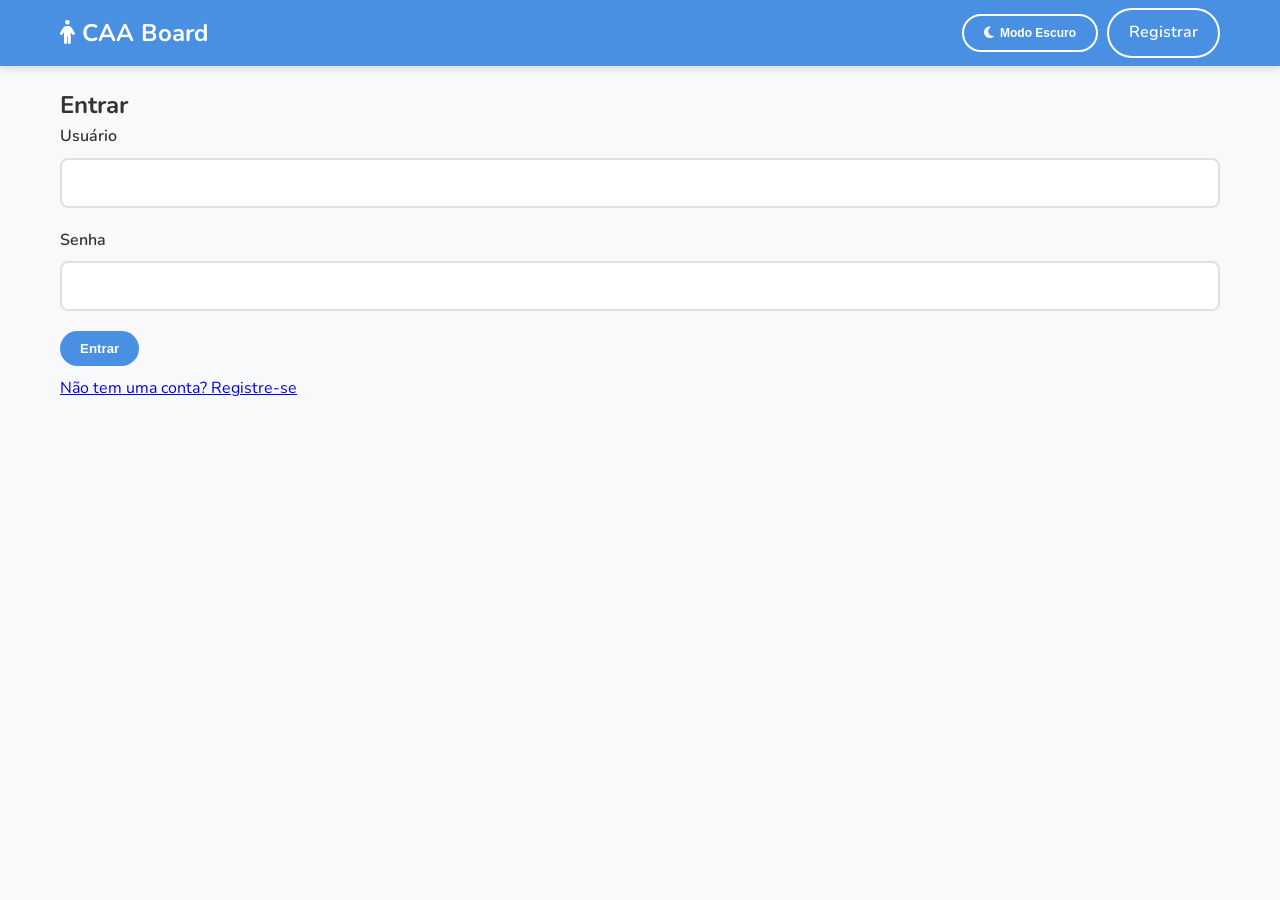
==== index.html @ 8607d3f5 "Add files via upload" ====
<!DOCTYPE html>
<html lang="pt-BR">
<head>
    <meta charset="UTF-8">
    <meta name="viewport" content="width=device-width, initial-scale=1.0">
    <title>Meu Board CAA</title>
    <!-- FontAwesome for Icons -->
    <link rel="stylesheet" href="https://cdnjs.cloudflare.com/ajax/libs/font-awesome/6.4.0/css/all.min.css">
    <!-- Google Fonts: Nunito for friendly, rounded, accessible text -->
    <link href="https://fonts.googleapis.com/css2?family=Nunito:wght@400;600;700&display=swap" rel="stylesheet">
    <link rel="stylesheet" href="./css/style.css">
    <link rel="stylesheet" href="./css/dark-theme.css">
</head>
<body>
    <script>
        if (localStorage.getItem('caa_theme') === 'dark') {
            document.body.classList.add('dark-mode');
        }
    </script>
    <header class="app-header">
        <div class="header-content">
            <div class="header-logo" title="Comunicação Aumentativa e Alternativa">
                <h1>
                    <a href="index.html"><i class="fa-solid fa-person"></i> CAA Board</a>
                </h1>
            </div>
            <nav id="navMenu">
                <!-- Navigation inserted via JS -->
            </nav>
        </div>
    </header>

    <main class="container">
        <div class="flash-messages" id="flashMessages"></div>

        <div class="board-container">
            <!-- Sequence Bar -->
            <div class="sequence-bar-wrapper">
                <div class="sequence-bar" id="sequenceBar">
                    <div class="placeholder-text">Clique nos cards para formar uma frase...</div>
                </div>
                <div class="sequence-controls">
                    <button id="btnDelete" class="control-btn btn-danger" title="Apagar último"><i class="fa-solid fa-delete-left"></i></button>
                    <button id="btnClear" class="control-btn btn-warning" title="Limpar tudo"><i class="fa-solid fa-trash-can"></i></button>
                    <button id="btnPlay" class="control-btn btn-success" title="Falar"><i class="fa-solid fa-circle-play"></i> Falar</button>
                </div>
            </div>

            <!-- Cards Grid -->
            <div class="cards-grid" id="cardsGrid">
                <!-- Cards will be populated by JS -->
            </div>
        </div>
    </main>

    <script src="./js/common.js"></script>
    <script src="./js/main.js"></script>
</body>
</html>
---- css/style.css ----
:root {
    --primary-color: #4A90E2;
    --secondary-color: #50E3C2;
    --accent-color: #F8E71C;
    --danger-color: #FF6B6B;
    --warning-color: #FFB347;
    --success-color: #77DD77;
    --bg-color: #F8F9FA;
    --panel-bg: #FFFFFF;
    --text-main: #333333;
    --text-muted: #777777;
    --verb-bg: #DFF0D8;
    --verb-border: #D6E9C6;
    --noun-bg: #FCF8E3;
    --noun-border: #FAEBCC;
    --conn-bg: #D9EDF7;
    --conn-border: #BCE8F1;
}

* {
    box-sizing: border-box;
    margin: 0;
    padding: 0;
}

body {
    font-family: 'Nunito', sans-serif;
    background-color: var(--bg-color);
    color: var(--text-main);
    line-height: 1.6;
}

.app-header {
    background-color: var(--primary-color);
    color: white;
    padding: 0.5rem 0;
    box-shadow: 0 4px 6px rgba(0, 0, 0, 0.1);
    position: sticky;
    top: 0;
    z-index: 1000;
}

.header-content {
    max-width: 1200px;
    margin: 0 auto;
    display: flex;
    justify-content: space-between;
    align-items: center;
    padding: 0 20px;
}

.header-content h1 {
    font-size: 1.5rem;
    font-weight: 700;
}

.header-content h1 a {
    color: white;
    text-decoration: none;
}

.header-logo {
    display: flex;
    flex-direction: row;
    align-items: center;
    gap: 20px;
}

.container {
    max-width: 1200px;
    margin: 20px auto;
    padding: 0 20px;
}

.btn {
    display: inline-block;
    padding: 10px 20px;
    border-radius: 25px;
    text-decoration: none;
    font-weight: 600;
    cursor: pointer;
    border: none;
    transition: all 0.2s;
}

.btn-primary {
    background-color: var(--primary-color);
    color: white;
}

.btn-primary:hover {
    background-color: #357ABD;
}

.btn-outline {
    background-color: transparent;
    border: 2px solid white;
    color: white;
}

.btn-outline:hover {
    background-color: white;
    color: var(--primary-color);
}

.btn-block {
    display: block;
    width: 100%;
}

.auth-card {
    background-color: var(--panel-bg);
    max-width: 400px;
    margin: 40px auto;
    padding: 30px;
    border-radius: 16px;
    box-shadow: 0 8px 16px rgba(0, 0, 0, 0.05);
}

.auth-card h2 {
    margin-bottom: 20px;
    text-align: center;
}

.add-card-panel {
    width: 100%;
}

.form-group {
    margin-bottom: 20px;
}

.form-group label {
    display: block;
    margin-bottom: 8px;
    font-weight: 600;
}

.form-group input {
    width: 100%;
    padding: 12px;
    border: 2px solid #E0E0E0;
    border-radius: 8px;
    font-family: inherit;
    font-size: 1rem;
}

.form-group input:focus {
    outline: none;
    border-color: var(--primary-color);
}

#iconGrid i {
    display: flex;
    flex-wrap: wrap;
    gap: 10px;
    justify-content: center;
    padding: 10px;
}

.icon-option {
    cursor: pointer;
    font-size: 2rem;
    color: var(--text-main);
    transition: color 0.2s;
}

.icon-option:hover {
    color: var(--primary-color);
}

.auth-link {
    margin-top: 20px;
    text-align: center;
    font-size: 0.9rem;
}

.auth-link a {
    color: var(--primary-color);
    text-decoration: none;
    font-weight: 600;
}

.flash-messages {
    margin-bottom: 20px;
}

.flash {
    background-color: #FFF3CD;
    color: #856404;
    padding: 15px;
    border-radius: 8px;
    margin-bottom: 10px;
    text-align: center;
    font-weight: 600;
}

.board-container {
    display: flex;
    flex-direction: column;
    gap: 20px;
}

.sequence-bar-wrapper {
    background-color: var(--panel-bg);
    border-radius: 16px;
    padding: 15px;
    box-shadow: 0 -20px 0 0 var(--bg-color), 0 4px 12px rgba(0, 0, 0, 0.08);
    display: flex;
    justify-content: space-between;
    align-items: stretch;
    min-height: 100px;
    position: sticky;
    top: 70px;
    z-index: 990;
}

.sequence-bar {
    flex-grow: 1;
    display: flex;
    flex-wrap: wrap;
    gap: 10px;
    align-items: center;
    padding-right: 15px;
}

.placeholder-text {
    color: var(--text-muted);
    font-style: italic;
    font-size: 1.1rem;
    width: 100%;
    text-align: center;
}

.sequence-controls {
    display: flex;
    flex-direction: column;
    justify-content: center;
    gap: 10px;
    border-left: 2px dashed #E0E0E0;
    padding-left: 15px;
    min-width: 120px;
}

.control-btn {
    padding: 12px;
    border: none;
    border-radius: 12px;
    color: white;
    font-weight: 700;
    cursor: pointer;
    font-family: inherit;
    font-size: 1rem;
    transition: transform 0.1s;
    display: flex;
    align-items: center;
    justify-content: center;
    gap: 8px;
}

.control-btn:active {
    transform: scale(0.95);
}

.btn-danger {
    background-color: var(--danger-color);
}

.btn-warning {
    background-color: var(--warning-color);
    color: #333;
}

.btn-success {
    background-color: var(--success-color);
    color: #333;
    flex-grow: 1;
    font-size: 1.2rem;
}

.sequence-item {
    background-color: white;
    border: 2px solid #E0E0E0;
    border-radius: 12px;
    padding: 8px 16px;
    font-size: 1.2rem;
    font-weight: 700;
    display: flex;
    align-items: center;
    gap: 8px;
    box-shadow: 0 2px 4px rgba(0, 0, 0, 0.05);
    animation: popIn 0.3s ease-out forwards;
}

.sequence-item i {
    font-size: 1rem;
    color: var(--primary-color);
}

@keyframes popIn {
    0% {
        transform: scale(0.5);
        opacity: 0;
    }

    100% {
        transform: scale(1);
        opacity: 1;
    }
}

.cards-grid {
    display: grid;
    grid-template-columns: repeat(auto-fill, minmax(100px, 1fr));
    gap: 12px;
    margin-bottom: 40px;
}

.card {
    border-radius: 12px;
    padding: 12px 5px;
    text-align: center;
    cursor: pointer;
    box-shadow: 0 4px 6px rgba(0, 0, 0, 0.05);
    transition: transform 0.2s, box-shadow 0.2s;
    user-select: none;
    display: flex;
    flex-direction: column;
    align-items: center;
    justify-content: center;
    aspect-ratio: 1 / 1.1;
    overflow: hidden;
}

.card:hover {
    transform: translateY(-5px);
    box-shadow: 0 8px 15px rgba(0, 0, 0, 0.1);
}

.card:active {
    transform: scale(0.95);
}

.card-icon {
    font-size: 2.2rem;
    margin-bottom: 8px;
    color: var(--text-main);
}

.card-word {
    font-weight: 700;
    font-size: 0.95rem;
    color: var(--text-main);
    width: 100%;
    display: -webkit-box;
    -webkit-line-clamp: 2;
    line-clamp: 2;
    -webkit-box-orient: vertical;
    overflow: hidden;
    text-overflow: ellipsis;
    line-height: 1.1;
}

.type-verb {
    background-color: var(--verb-bg);
    border: 2px solid var(--verb-border);
}

.type-noun {
    background-color: var(--noun-bg);
    border: 2px solid var(--noun-border);
}

.type-connector {
    background-color: var(--conn-bg);
    border: 2px solid var(--conn-border);
}

.type-custom {
    background-color: #F3E5F5;
    border: 2px solid #E1BEE7;
}

.custom-card-img {
    max-width: 100%;
    max-height: 2rem;
    object-fit: contain;
}

.card-icon .custom-card-img {
    max-height: 2.2rem;
}

.miniature-card-content .custom-card-img {
    max-height: 2rem;
}

.settings-container {
    padding: 20px 0;
}

.header-with-back {
    display: flex;
    align-items: center;
    gap: 20px;
    margin-bottom: 30px;
}

.btn-back {
    border-color: var(--primary-color);
    color: var(--primary-color);
}

.btn-back:hover {
    background-color: var(--primary-color);
    color: white;
}

.settings-grid {
    display: grid;
    grid-template-columns: 1fr 2fr;
    gap: 30px;
}

.settings-panel {
    background-color: var(--panel-bg);
    border-radius: 16px;
    padding: 25px;
    box-shadow: 0 4px 12px rgba(0, 0, 0, 0.08);
}

.mt-4 {
    margin-top: 1.5rem;
    grid-column: 1 / -1;
}

.settings-panel h3 {
    margin-bottom: 20px;
    color: var(--primary-color);
    display: flex;
    align-items: center;
    gap: 10px;
}

.help-text {
    color: var(--text-muted);
    font-size: 0.85rem;
    display: block;
    margin-top: 5px;
}

.icon-grid {
    display: grid;
    grid-template-columns: repeat(auto-fill, minmax(40px, 1fr));
    gap: 10px;
    margin-top: 10px;
}

.icon-option {
    font-size: 1.5rem;
    color: var(--text-main);
    padding: 10px;
    border: 2px solid #E0E0E0;
    border-radius: 8px;
    cursor: pointer;
    text-align: center;
    transition: all 0.2s;
}

.icon-option:hover {
    background-color: #F0F0F0;
}

.icon-option.active {
    border-color: var(--primary-color);
    background-color: #E8F0FE;
    color: var(--primary-color);
}

.settings-cards-list {
    display: flex;
    flex-direction: column;
    gap: 15px;
    max-height: 500px;
    overflow-y: auto;
    padding-right: 10px;
}

.settings-card-row {
    display: flex;
    justify-content: space-between;
    align-items: center;
    padding: 15px;
    border: 2px solid #E0E0E0;
    border-radius: 12px;
    background-color: white;
    transition: all 0.2s;
}

.settings-card-row.is-hidden {
    opacity: 0.6;
    background-color: #F5F5F5;
}

.settings-card-row:hover {
    box-shadow: 0 4px 8px rgba(0, 0, 0, 0.05);
}

.card-preview {
    display: flex;
    align-items: center;
    gap: 15px;
    font-weight: 700;
    font-size: 1.1rem;
    padding: 5px 15px;
    border-radius: 8px;
}

.card-preview i {
    font-size: 1.5rem;
}

.card-actions {
    display: flex;
    align-items: center;
    gap: 15px;
}

.badge {
    padding: 4px 10px;
    border-radius: 12px;
    font-size: 0.8rem;
    font-weight: 700;
}

.badge-default {
    background-color: #E0E0E0;
    color: #555;
}

.badge-custom {
    background-color: #E8F0FE;
    color: var(--primary-color);
}

.btn-icon {
    background: none;
    border: none;
    font-size: 1.2rem;
    cursor: pointer;
    padding: 5px;
    border-radius: 5px;
    transition: all 0.2s;
}

.btn-icon:hover {
    background-color: #F0F0F0;
}

.btn-icon-danger {
    color: var(--danger-color);
}

.btn-icon-danger:hover {
    background-color: #FFEEEE;
}

.miniature-grid {
    display: grid;
    grid-template-columns: repeat(auto-fill, minmax(100px, 1fr));
    gap: 10px;
    margin-top: 20px;
    padding: 10px;
    background-color: #F8F9FA;
    border-radius: 12px;
    border: 2px dashed #E0E0E0;
    min-height: 120px;
}

.miniature-card {
    border-radius: 10px;
    padding: 10px 5px;
    text-align: center;
    cursor: grab;
    box-shadow: 0 2px 4px rgba(0, 0, 0, 0.05);
    transition: transform 0.2s, box-shadow 0.2s;
    user-select: none;
    display: flex;
    flex-direction: column;
    align-items: center;
    justify-content: space-between;
    aspect-ratio: 1 / 1.2;
    position: relative;
}

.miniature-card:active {
    cursor: grabbing;
}

.miniature-card:hover {
    transform: translateY(-2px);
    box-shadow: 0 4px 8px rgba(0, 0, 0, 0.1);
}

.miniature-card-content {
    display: flex;
    flex-direction: column;
    align-items: center;
    gap: 5px;
    flex-grow: 1;
    justify-content: center;
}

.miniature-card-content i {
    font-size: 2rem;
    color: var(--text-main);
}

.miniature-card-content span {
    font-weight: 700;
    font-size: 0.85rem;
    color: var(--text-main);
    line-height: 1.1;
}

.miniature-actions {
    display: flex;
    gap: 5px;
    margin-top: 5px;
    width: 100%;
    justify-content: center;
    padding-top: 5px;
    border-top: 1px solid rgba(0, 0, 0, 0.05);
}

.btn-mini-icon {
    background: none;
    border: none;
    font-size: 0.9rem;
    cursor: pointer;
    padding: 3px 5px;
    border-radius: 4px;
    transition: all 0.2s;
}

.btn-mini-icon:hover {
    background-color: rgba(0, 0, 0, 0.05);
}

.btn-mini-danger {
    color: var(--danger-color);
}

.btn-mini-danger:hover {
    background-color: #FFEEEE;
}

.sortable-ghost {
    opacity: 0.4;
    background-color: #E8F0FE;
    border: 2px dashed var(--primary-color);
}

@media (max-width: 768px) {
    .sequence-bar-wrapper {
        flex-direction: column;
    }

    .sequence-controls {
        flex-direction: row;
        border-left: none;
        border-top: 2px dashed #E0E0E0;
        padding-left: 0;
        padding-top: 15px;
        margin-top: 10px;
    }

    .control-btn {
        flex: 1;
    }

    .cards-grid {
        grid-template-columns: repeat(auto-fill, minmax(80px, 1fr));
        gap: 8px;
    }

    .card-icon {
        font-size: 1.8rem;
    }

    .card-word {
        font-size: 0.85rem;
    }
}
---- css/dark-theme.css ----
body.dark-mode {
    --primary-color: #007acc;
    --secondary-color: #4CAF50;
    --accent-color: #d7ba7d;
    --danger-color: #f14c4c;
    --warning-color: #cca700;
    --success-color: #89d185;
    --bg-color: #1e1e1e;
    --panel-bg: #252526;
    --text-main: #cccccc;
    --text-muted: #858585;
    --verb-bg: #1e3a1e;
    --verb-border: #2ea043;
    --noun-bg: #3c341b;
    --noun-border: #d29922;
    --conn-bg: #1f2a3c;
    --conn-border: #388bfd;
}
body.dark-mode .app-header {
    background-color: #333333;
    border-bottom: 1px solid #454545;
    box-shadow: none;
}
body.dark-mode .form-group input {
    background-color: #3c3c3c;
    color: #cccccc;
    border-color: #555555;
}
body.dark-mode .form-group input:focus {
    border-color: var(--primary-color);
}
body.dark-mode .badge-default {
    background-color: #333333;
    color: #cccccc;
}
body.dark-mode .badge-custom {
    background-color: #0e293f;
    color: #4daafc;
}
body.dark-mode .settings-card-row {
    background-color: #2d2d30;
    border-color: #454545;
}
body.dark-mode .settings-card-row.is-hidden {
    background-color: #1e1e1e;
    border-color: #333333;
    opacity: 0.5;
}
body.dark-mode .btn-outline {
    border-color: #555555;
    color: #cccccc;
}
body.dark-mode .btn-outline:hover {
    background-color: #555555;
    color: #ffffff;
}
body.dark-mode .sequence-bar-wrapper {
    background-color: #252526;
    border-color: #454545;
    box-shadow: 0 -20px 0 0 var(--bg-color), 0 4px 12px rgba(0, 0, 0, 0.2);
}
body.dark-mode .sequence-item {
    background-color: #3c3c3c;
    border-color: #555555;
    color: #cccccc;
}
body.dark-mode .miniature-grid {
    background-color: #1e1e1e;
    border-color: #454545;
}
body.dark-mode .type-custom {
    background-color: #2d2033;
    border-color: #bc8cff;
}
body.dark-mode .sortable-ghost {
    background-color: #0e293f;
    border-color: var(--primary-color);
}
body.dark-mode .icon-option {
    border-color: #454545;
}
body.dark-mode .icon-option:hover {
    background-color: #333333;
}
body.dark-mode .icon-option.active {
    background-color: #0e293f;
    border-color: var(--primary-color);
    color: var(--primary-color);
}
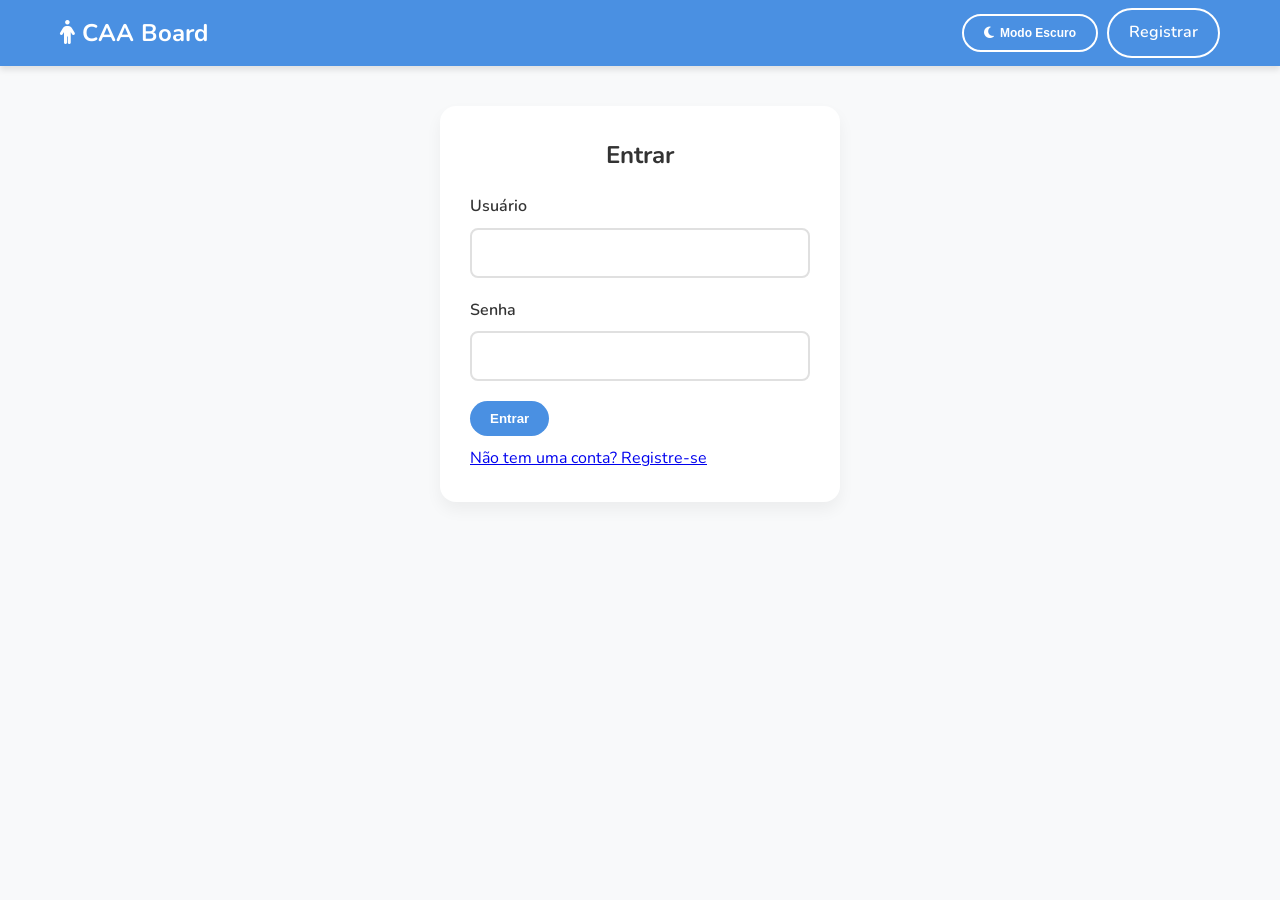
==== commit 5b1967f0: "feat: Implementação das funcionalidades principais de um quadro interativo, incluindo seleção de car" ====
--- a/index.html
+++ b/index.html
@@ -36,8 +36,9 @@
         <div class="board-container">
             <!-- Sequence Bar -->
             <div class="sequence-bar-wrapper">
-                <div class="sequence-bar" id="sequenceBar">
+                <div class="sequence-bar" id="sequenceBar" title="Clique para digitar e buscar. Use Ctrl+Enter para Falar.">
                     <div class="placeholder-text">Clique nos cards para formar uma frase...</div>
+                    <input type="text" id="sequenceSearchInput" class="sequence-search-input" placeholder="Digite para buscar..." autocomplete="off">
                 </div>
                 <div class="sequence-controls">
                     <button id="btnDelete" class="control-btn btn-danger" title="Apagar último"><i class="fa-solid fa-delete-left"></i></button>
--- a/css/style.css
+++ b/css/style.css
@@ -72,6 +72,20 @@
     padding: 0 20px;
 }
 
+.auth-container {
+    background-color: var(--panel-bg);
+    max-width: 400px;
+    margin: 40px auto;
+    padding: 30px;
+    border-radius: 16px;
+    box-shadow: 0 8px 16px rgba(0, 0, 0, 0.05);
+}
+
+.auth-container h2 {
+    margin-bottom: 20px;
+    text-align: center;
+}
+
 .btn {
     display: inline-block;
     padding: 10px 20px;
@@ -228,8 +242,23 @@
     color: var(--text-muted);
     font-style: italic;
     font-size: 1.1rem;
-    width: 100%;
-    text-align: center;
+}
+
+.sequence-search-input {
+    background: transparent;
+    border: none;
+    outline: none;
+    flex-grow: 1;
+    min-width: 150px;
+    font-size: 1.2rem;
+    font-family: inherit;
+    color: var(--text-main);
+    padding: 8px 0;
+}
+
+.sequence-search-input::placeholder {
+    color: var(--text-muted);
+    font-style: italic;
 }
 
 .sequence-controls {
@@ -239,7 +268,7 @@
     gap: 10px;
     border-left: 2px dashed #E0E0E0;
     padding-left: 15px;
-    min-width: 120px;
+    min-width: 180px;
 }
 
 .control-btn {
@@ -339,6 +368,12 @@
 
 .card:active {
     transform: scale(0.95);
+}
+
+.card.selected {
+    box-shadow: 0 0 0 4px var(--primary-color), 0 8px 15px rgba(0, 0, 0, 0.2);
+    transform: scale(1.05);
+    z-index: 10;
 }
 
 .card-icon {
